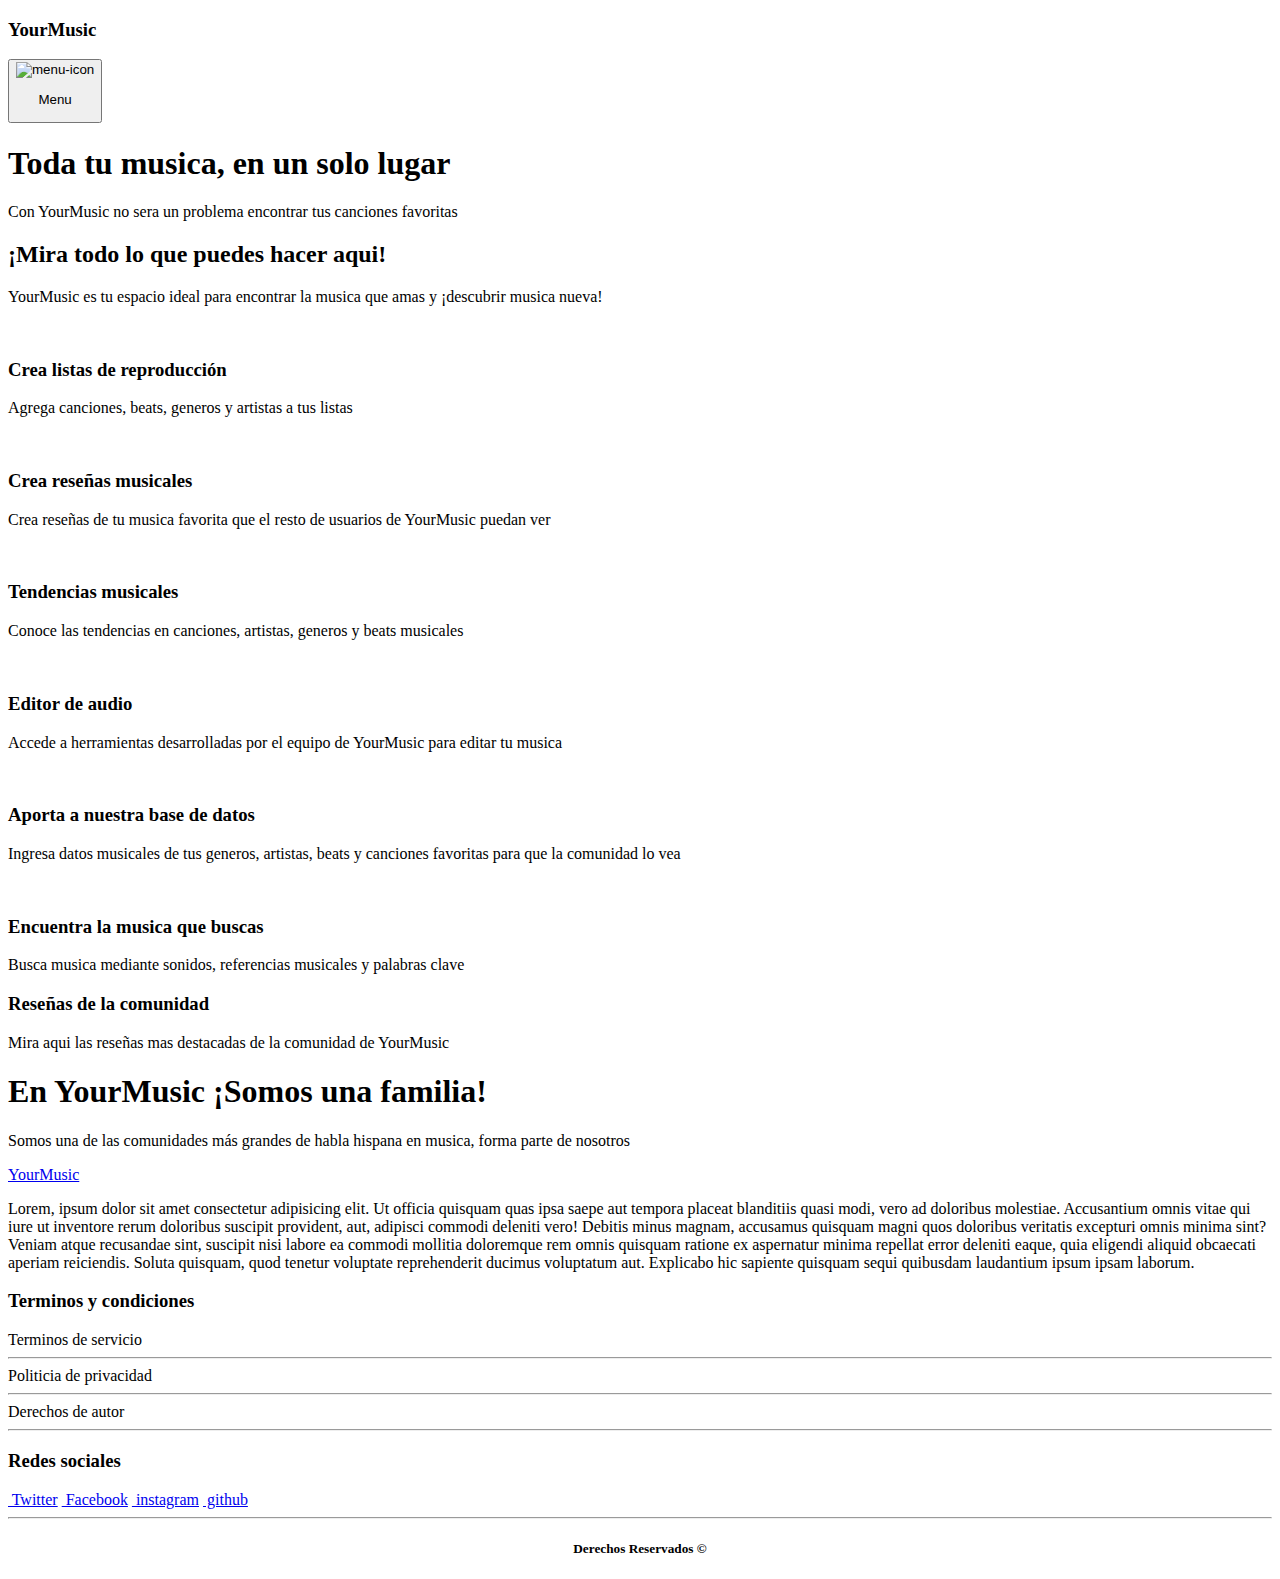
==== Parcial-3/parcial3-front/html/index.html @ 6079f5e7 "Sin terminar" ====
<!DOCTYPE html>
<html lang="en">
    <head>
        <meta charset="UTF-8" />
        <meta http-equiv="X-UA-Compatible" content="IE=edge" />
        <meta name="viewport" content="width=device-width, initial-scale=1.0" />
        <link rel="stylesheet" href="./styles.css" />
        <!-- FUENTE EXTERNA -->
        <link rel="preconnect" href="https://fonts.googleapis.com" />
        <link rel="preconnect" href="https://fonts.gstatic.com" crossorigin />
        <link
            href="https://fonts.googleapis.com/css2?family=Montserrat:wght@200;400;600&display=swap"
            rel="stylesheet"
        />
        <title>YourMusic</title>
        <link rel="shortcut icon" href="./img/headphones-svgrepo-com.svg" />
    </head>
    <body onload="ObtenerReseñas()">
        <header>
            <!-- NAVBAR -->
            <nav class="flex flex-around align-center">
                <div id="nav-title">
                    <h3>YourMusic</h3>
                </div>
                <div id="nav-menu-btn">
                    <button class="flex align-center">
                        <img src="./img/menu-icon.svg" alt="menu-icon" width="30px" />
                        <p>Menu</p>
                    </button>
                </div>
            </nav>
        </header>
        <div id="hero" class="center flex flex-column flex-center">
            <h1>Toda tu musica, en un solo lugar</h1>
            <p>Con YourMusic no sera un problema encontrar tus canciones favoritas</p>
        </div>
        <main>
            <section class="cf center">
                <div class="cf-title">
                    <h2>¡Mira todo lo que puedes hacer aqui!</h2>
                    <p>
                        YourMusic es tu espacio ideal para encontrar la musica que amas y
                        ¡descubrir musica nueva!
                    </p>
                </div>
                <section class="funcionalidades">
                    <div>
                        <div class="information-funct">
                            <img
                                src="./img/playlist-svgrepo-com.svg"
                                width="100"
                                alt=""
                            />
                            <h3>Crea listas de reproducción</h3>
                            <p>
                                Agrega canciones, beats, generos y artistas a tus listas
                            </p>
                        </div>
                    </div>
                    <div>
                        <div class="information-funct">
                            <img src="./img/pen-svgrepo-com.svg" width="100" alt="" />
                            <h3>Crea reseñas musicales</h3>
                            <p>
                                Crea reseñas de tu musica favorita que el resto de
                                usuarios de YourMusic puedan ver
                            </p>
                        </div>
                    </div>
                    <div>
                        <div class="information-funct">
                            <img src="./img/trends-svgrepo-com.svg" width="100" alt="" />
                            <h3>Tendencias musicales</h3>
                            <p>
                                Conoce las tendencias en canciones, artistas, generos y
                                beats musicales
                            </p>
                        </div>
                    </div>
                    <div>
                        <div class="information-funct">
                            <img src="./img/audio-svgrepo-com.svg" width="100" alt="" />
                            <h3>Editor de audio</h3>
                            <p>
                                Accede a herramientas desarrolladas por el equipo de
                                YourMusic para editar tu musica
                            </p>
                        </div>
                    </div>
                    <div>
                        <div class="information-funct">
                            <img
                                src="./img/plus-add-svgrepo-com.svg"
                                width="100"
                                alt=""
                            />
                            <h3>Aporta a nuestra base de datos</h3>
                            <p>
                                Ingresa datos musicales de tus generos, artistas, beats y
                                canciones favoritas para que la comunidad lo vea
                            </p>
                        </div>
                    </div>
                    <div>
                        <div class="information-funct">
                            <img src="./img/search-svgrepo-com.svg" width="100" alt="" />
                            <h3>Encuentra la musica que buscas</h3>
                            <p>
                                Busca musica mediante sonidos, referencias musicales y
                                palabras clave
                            </p>
                        </div>
                    </div>
                </section>
            </section>
        </main>
        <section class="reseñas-contenedor">
            <div class="reseñas-titulo">
                <h3>Reseñas de la comunidad</h3>
                <p>Mira aqui las reseñas mas destacadas de la comunidad de YourMusic</p>
            </div>
            <section id="reseñas-contenedor"  class="funcionalidades reseñas">
                
            </section>
        </section>
        <div id="cm" class="center flex flex-column flex-center">
            <h1>En YourMusic ¡Somos una familia!</h1>
            <p>
                Somos una de las comunidades más grandes de habla hispana en musica, forma
                parte de nosotros
            </p>
        </div>
        <footer>
            <section>
                <div class="info-ym">
                    <a href="#" class="logo">YourMusic</a>
                    <p>
                        Lorem, ipsum dolor sit amet consectetur adipisicing elit. Ut
                        officia quisquam quas ipsa saepe aut tempora placeat blanditiis
                        quasi modi, vero ad doloribus molestiae. Accusantium omnis vitae
                        qui iure ut inventore rerum doloribus suscipit provident, aut,
                        adipisci commodi deleniti vero! Debitis minus magnam, accusamus
                        quisquam magni quos doloribus veritatis excepturi omnis minima
                        sint? Veniam atque recusandae sint, suscipit nisi labore ea
                        commodi mollitia doloremque rem omnis quisquam ratione ex
                        aspernatur minima repellat error deleniti eaque, quia eligendi
                        aliquid obcaecati aperiam reiciendis. Soluta quisquam, quod
                        tenetur voluptate reprehenderit ducimus voluptatum aut. Explicabo
                        hic sapiente quisquam sequi quibusdam laudantium ipsum ipsam
                        laborum.
                    </p>
                </div>

                <div class="terms">
                    <h3>Terminos y condiciones</h3>
                    <a
                        >Terminos de servicio
                        <hr />
                    </a>
                    <a
                        >Politicia de privacidad
                        <hr />
                    </a>
                    <a
                        >Derechos de autor
                        <hr />
                    </a>
                </div>

                <div class="networks">
                    <h3 href="#">Redes sociales</h3>
                    <a href="#"
                        ><img src="./img/social-twitter.svg" width="20" alt="" />
                        Twitter</a
                    >
                    <a href="#"
                        ><img src="./img/social-facebook.svg" width="20" alt="" />
                        Facebook</a
                    >
                    <a href="#"
                        ><img src="./img/instagram-2-1-logo.svg" width="20" alt="" />
                        instagram</a
                    >
                    <a href="https://github.com/PabloPalaciosDev/GL122-C"
                        ><img src="./img/github.svg" width="20" alt="" /> github</a
                    >
                </div>
            </section>
            <hr />
            <center>
                <h5>Derechos Reservados &COPY;</h5>
            </center>
        </footer>
    </body>
</html>
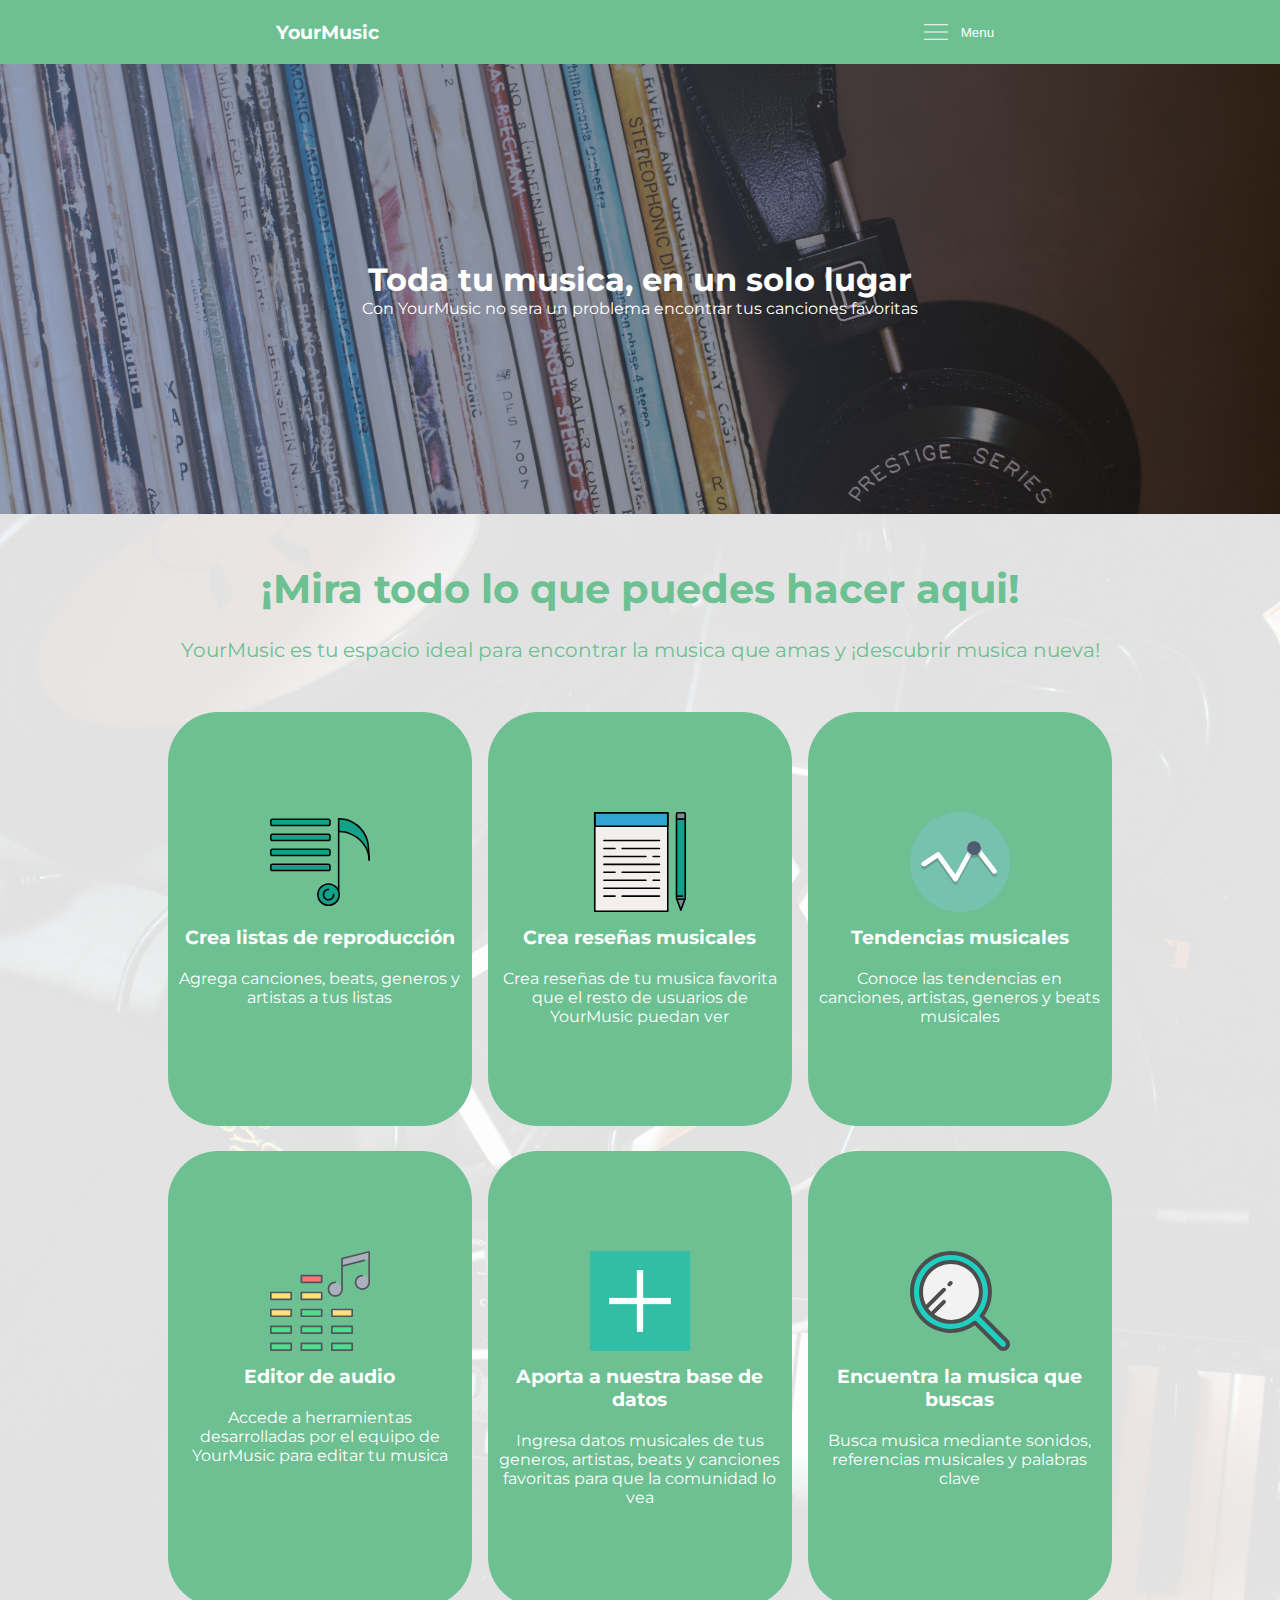
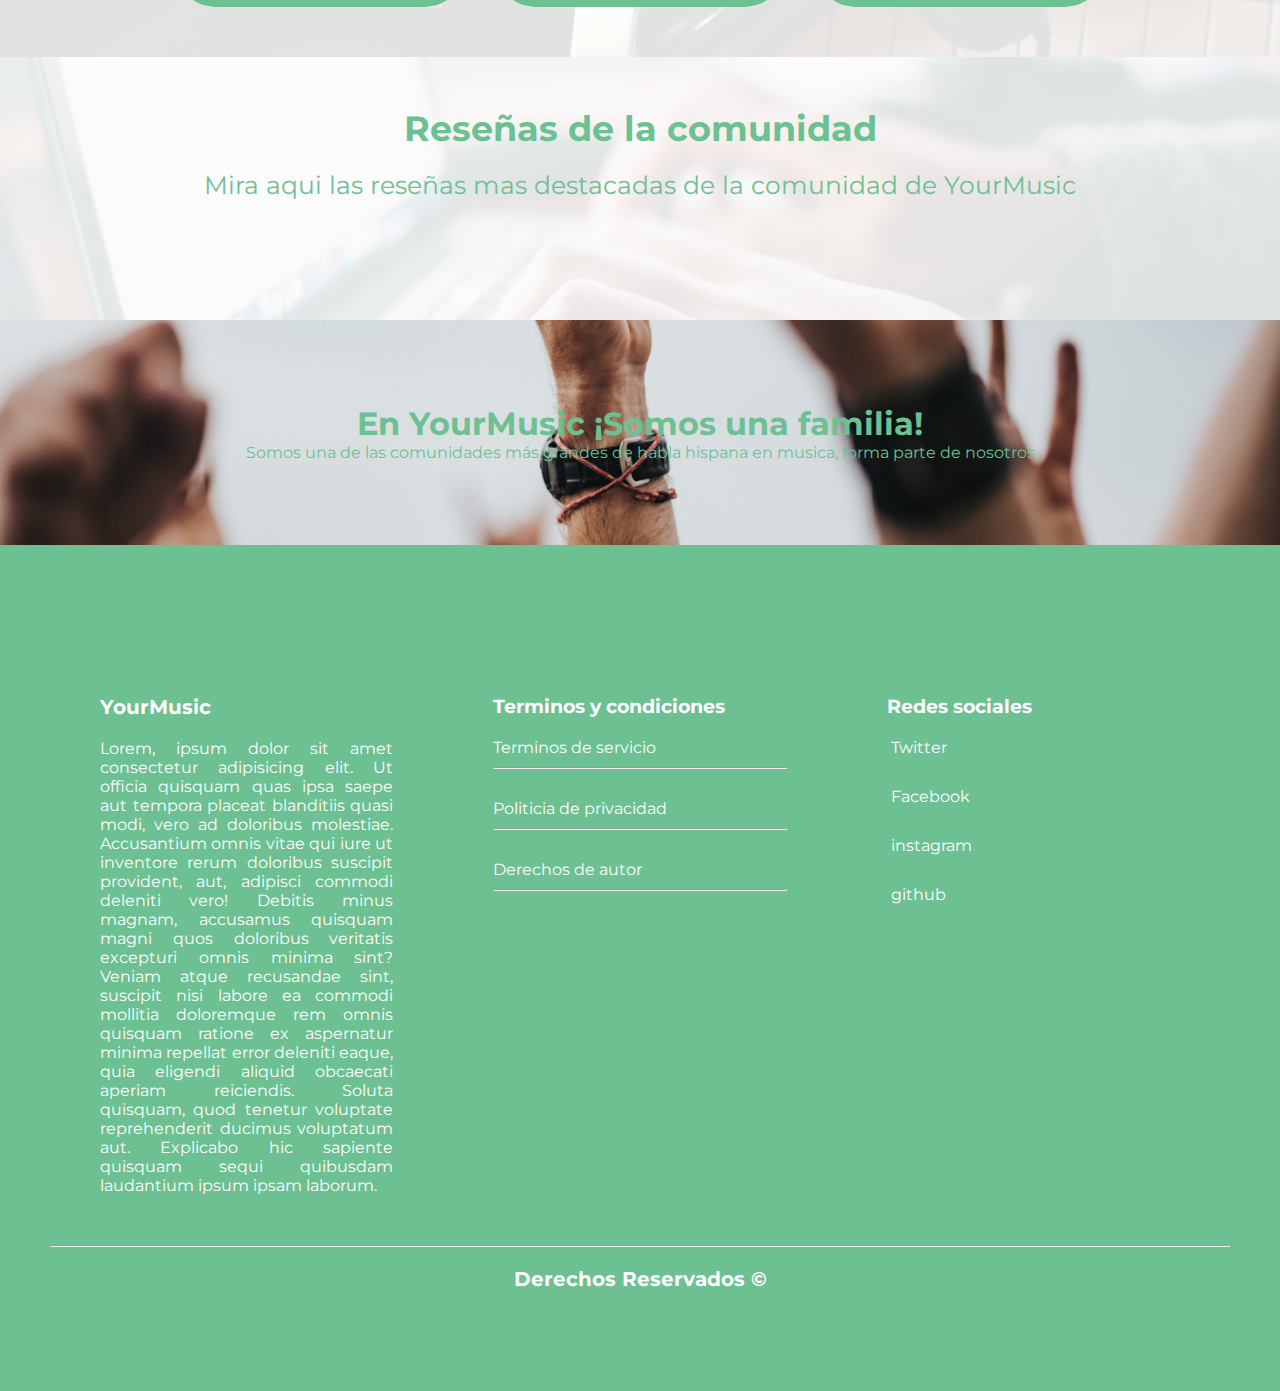
==== commit 7588e9c5: "PARCIAL 3 TERMINADO" ====
--- a/Parcial-3/parcial3-front/html/index.html
+++ b/Parcial-3/parcial3-front/html/index.html
@@ -4,7 +4,7 @@
         <meta charset="UTF-8" />
         <meta http-equiv="X-UA-Compatible" content="IE=edge" />
         <meta name="viewport" content="width=device-width, initial-scale=1.0" />
-        <link rel="stylesheet" href="./styles.css" />
+        <link rel="stylesheet" href="/Parcial-3/parcial3-front/css/styles.css" />
         <!-- FUENTE EXTERNA -->
         <link rel="preconnect" href="https://fonts.googleapis.com" />
         <link rel="preconnect" href="https://fonts.gstatic.com" crossorigin />
@@ -13,7 +13,7 @@
             rel="stylesheet"
         />
         <title>YourMusic</title>
-        <link rel="shortcut icon" href="./img/headphones-svgrepo-com.svg" />
+        <link rel="shortcut icon" href="/Parcial-3/parcial3-front/img/headphones-svgrepo-com.svg" />
     </head>
     <body onload="ObtenerReseñas()">
         <header>
@@ -24,7 +24,7 @@
                 </div>
                 <div id="nav-menu-btn">
                     <button class="flex align-center">
-                        <img src="./img/menu-icon.svg" alt="menu-icon" width="30px" />
+                        <img src="/Parcial-3/parcial3-front/img/menu-icon.svg" alt="menu-icon" width="30px" />
                         <p>Menu</p>
                     </button>
                 </div>
@@ -47,7 +47,7 @@
                     <div>
                         <div class="information-funct">
                             <img
-                                src="./img/playlist-svgrepo-com.svg"
+                                src="/Parcial-3/parcial3-front/img/playlist-svgrepo-com.svg"
                                 width="100"
                                 alt=""
                             />
@@ -59,7 +59,7 @@
                     </div>
                     <div>
                         <div class="information-funct">
-                            <img src="./img/pen-svgrepo-com.svg" width="100" alt="" />
+                            <img src="/Parcial-3/parcial3-front/img/pen-svgrepo-com.svg" width="100" alt="" />
                             <h3>Crea reseñas musicales</h3>
                             <p>
                                 Crea reseñas de tu musica favorita que el resto de
@@ -69,7 +69,7 @@
                     </div>
                     <div>
                         <div class="information-funct">
-                            <img src="./img/trends-svgrepo-com.svg" width="100" alt="" />
+                            <img src="/Parcial-3/parcial3-front/img/trends-svgrepo-com.svg" width="100" alt="" />
                             <h3>Tendencias musicales</h3>
                             <p>
                                 Conoce las tendencias en canciones, artistas, generos y
@@ -79,7 +79,7 @@
                     </div>
                     <div>
                         <div class="information-funct">
-                            <img src="./img/audio-svgrepo-com.svg" width="100" alt="" />
+                            <img src="/Parcial-3/parcial3-front/img/audio-svgrepo-com.svg" width="100" alt="" />
                             <h3>Editor de audio</h3>
                             <p>
                                 Accede a herramientas desarrolladas por el equipo de
@@ -90,7 +90,7 @@
                     <div>
                         <div class="information-funct">
                             <img
-                                src="./img/plus-add-svgrepo-com.svg"
+                                src="/Parcial-3/parcial3-front/img/plus-add-svgrepo-com.svg"
                                 width="100"
                                 alt=""
                             />
@@ -103,7 +103,7 @@
                     </div>
                     <div>
                         <div class="information-funct">
-                            <img src="./img/search-svgrepo-com.svg" width="100" alt="" />
+                            <img src="/Parcial-3/parcial3-front/img/search-svgrepo-com.svg" width="100" alt="" />
                             <h3>Encuentra la musica que buscas</h3>
                             <p>
                                 Busca musica mediante sonidos, referencias musicales y
@@ -191,5 +191,6 @@
                 <h5>Derechos Reservados &COPY;</h5>
             </center>
         </footer>
+        <script src="/Parcial-3/parcial3-front/js/reseñas.js"></script>
     </body>
 </html>
--- a/Parcial-3/parcial3-front/css/styles.css
+++ b/Parcial-3/parcial3-front/css/styles.css
@@ -0,0 +1,252 @@
+/* RESET */
+* {
+    margin: 0;
+    padding: 0;
+    box-sizing: border-box;
+}
+body {
+    font-family: 'Montserrat', sans-serif;
+}
+button {
+    cursor: pointer;
+}
+/* CLASES REUTILIZABLES */
+
+.center {
+    text-align: center;
+}
+.flex {
+    display: flex;
+}
+.flex-column {
+    flex-direction: column;
+}
+.flex-around {
+    justify-content: space-around;
+}
+.flex-center {
+    justify-content: center;
+}
+.flex-between {
+    justify-content: space-between;
+}
+.align-center {
+    align-items: center;
+}
+
+
+/* NAVBAR */
+header{
+    padding: 10px 10px;
+    background-color: #6DC092;
+    color: white;
+}
+#nav-menu-btn  button{
+    background: none;
+    border: none;
+    border-radius: 20px;
+    padding: 10px;
+}
+#nav-menu-btn  button p{
+   color: white;
+   padding-left: 10px;
+}
+#nav-menu-btn  button:hover{
+
+    background-color: #77a78d6f;
+ }
+
+/* HERO */
+#hero {
+    background-image: url('/Parcial-3/parcial3-front/img/hero-bg.jpg');
+    background-size: cover;
+    background-position: center;
+    position: relative;
+    color:white;
+    height: 50vh;
+}
+#hero::before {
+    content: '';
+    position: absolute;
+    top: 0px;
+    bottom: 0px;
+    left: 0px;
+    right: 0px;
+    background: linear-gradient(to right, rgba(77, 106, 159, 0.595), rgba(0, 0, 0, 0.476));
+}
+#hero h1, p {
+    position: relative;
+}
+
+/*funcionalidades*/
+main{
+    background: linear-gradient(rgba(253, 253, 253, 0.877),rgba(253, 253, 253, 0.877)),url(/Parcial-3/parcial3-front/img/functions-bg.jpg);
+    background-repeat: no-repeat;
+    background-size: cover;
+    background-position: center;
+}
+.cf{
+    margin: 0 auto;
+    width: 75%;
+    padding-bottom: 50px;
+}
+.cf-title{
+    color: #6DC092;
+    padding-top: 50px;
+    padding-bottom: 50px;
+}
+.cf-title h2{
+    margin-bottom: 25px;
+    font-size: 40px;
+}
+.cf-title p{
+    font-size: 20px;
+}
+.funcionalidades{
+    display: grid;
+    grid-template-columns: repeat(auto-fit,
+        minmax(33.33%,1fr));;
+    justify-items:stretch;
+    row-gap: 25px;
+}
+
+.funcionalidades div{
+    margin: 0 auto;
+    width: 95%;
+    background-color:#6DC092;
+    padding-top: 50px;
+    padding-bottom: 50px;
+    border-radius: 50px;
+    color: white;
+}
+.funcionalidades div h3{
+    margin-top: 10px;
+    margin-bottom: 20px;
+}
+.funcionalidades .information-funct{
+    margin: 0 auto;
+}
+
+.reseñas-contenedor{
+    background-image:linear-gradient(rgba(253, 253, 253, 0.877),rgba(253, 253, 253, 0.877)),url(/Parcial-3/parcial3-front/img/reseñas-bg.jpg);
+    background-position: center;
+    background-size: cover;
+    background-repeat: none;
+    margin: 0 auto;
+    text-align: center;
+}
+.reseñas-titulo h3{
+    padding-top: 50px;
+    padding-bottom: 20px;
+    color: #6DC092;
+    font-size: 35px;
+}
+.reseñas-titulo p{
+    color: #6DC092;
+    font-size: 25px;
+    padding-bottom: 20px;
+}
+.reseñas div{
+    width: 70%;
+    background-color: white;
+    color: black;
+    padding: 20px;
+    border-radius: 0px;
+}
+.reseñas{
+    padding: 50px;
+}
+.reseñas-info{
+    width: 100%;
+    text-align: end;
+    border-left: 5px #6DC092 solid;
+}
+
+.reseñas-info h4{
+    font-size: 12px;
+    padding-top: 20px;
+}
+#cm{
+    color:#6DC092;
+    background-image: url(/Parcial-3/parcial3-front/img/comunidad-bg.jpg);
+    background-position: center;
+    background-repeat: no-repeat;
+    background-size: cover;
+    height: 25vh;
+}
+
+
+/*footer*/
+.logo{
+    font-weight: bold;
+}
+footer{
+    padding-top: 100px;
+    padding-bottom: 100px;
+    background-color:#6DC092;
+    padding-left: 50px;
+    padding-right: 50px;
+    width: 100%;
+    bottom: 0;
+  }
+  footer section{
+    display: grid;
+    grid-template-columns: repeat(auto-fit, minmax(20%, 1fr));
+    color:white;
+  }
+  footer div{
+    display: flex;
+    flex-direction: column;
+    padding: 50px;
+  }
+footer .terms h3{
+    padding-bottom: 20px;
+}
+footer .terms a{
+    padding-bottom: 30px;
+}
+  footer div .logo{
+    font-family: var(--titulo);
+    font-size: 20px;
+    color: var(--BG2);
+    text-decoration: none;
+  }
+footer div a{
+    color: white;
+    text-decoration: none;
+}
+footer .networks h3{
+    padding-bottom: 20px;
+
+}
+
+footer .networks a{
+    padding-bottom: 30px;
+}
+
+footer .terms a hr{
+    margin-top: 10px;
+    background-color: white;
+    width: 100%;
+}
+
+footer h5{
+    color: white;
+    padding-top: 20px;
+    font-size: 20px;
+}
+footer .info-ym a{
+    padding-bottom: 20px;
+}
+footer .info-ym p{
+    text-align: justify;
+}
+@media screen and (min-width: 1300px) {
+    #hero{
+        font-size: 35px;
+    }
+    #hero p{
+        font-size: 25px;
+        font-weight: bold;
+    }
+}
